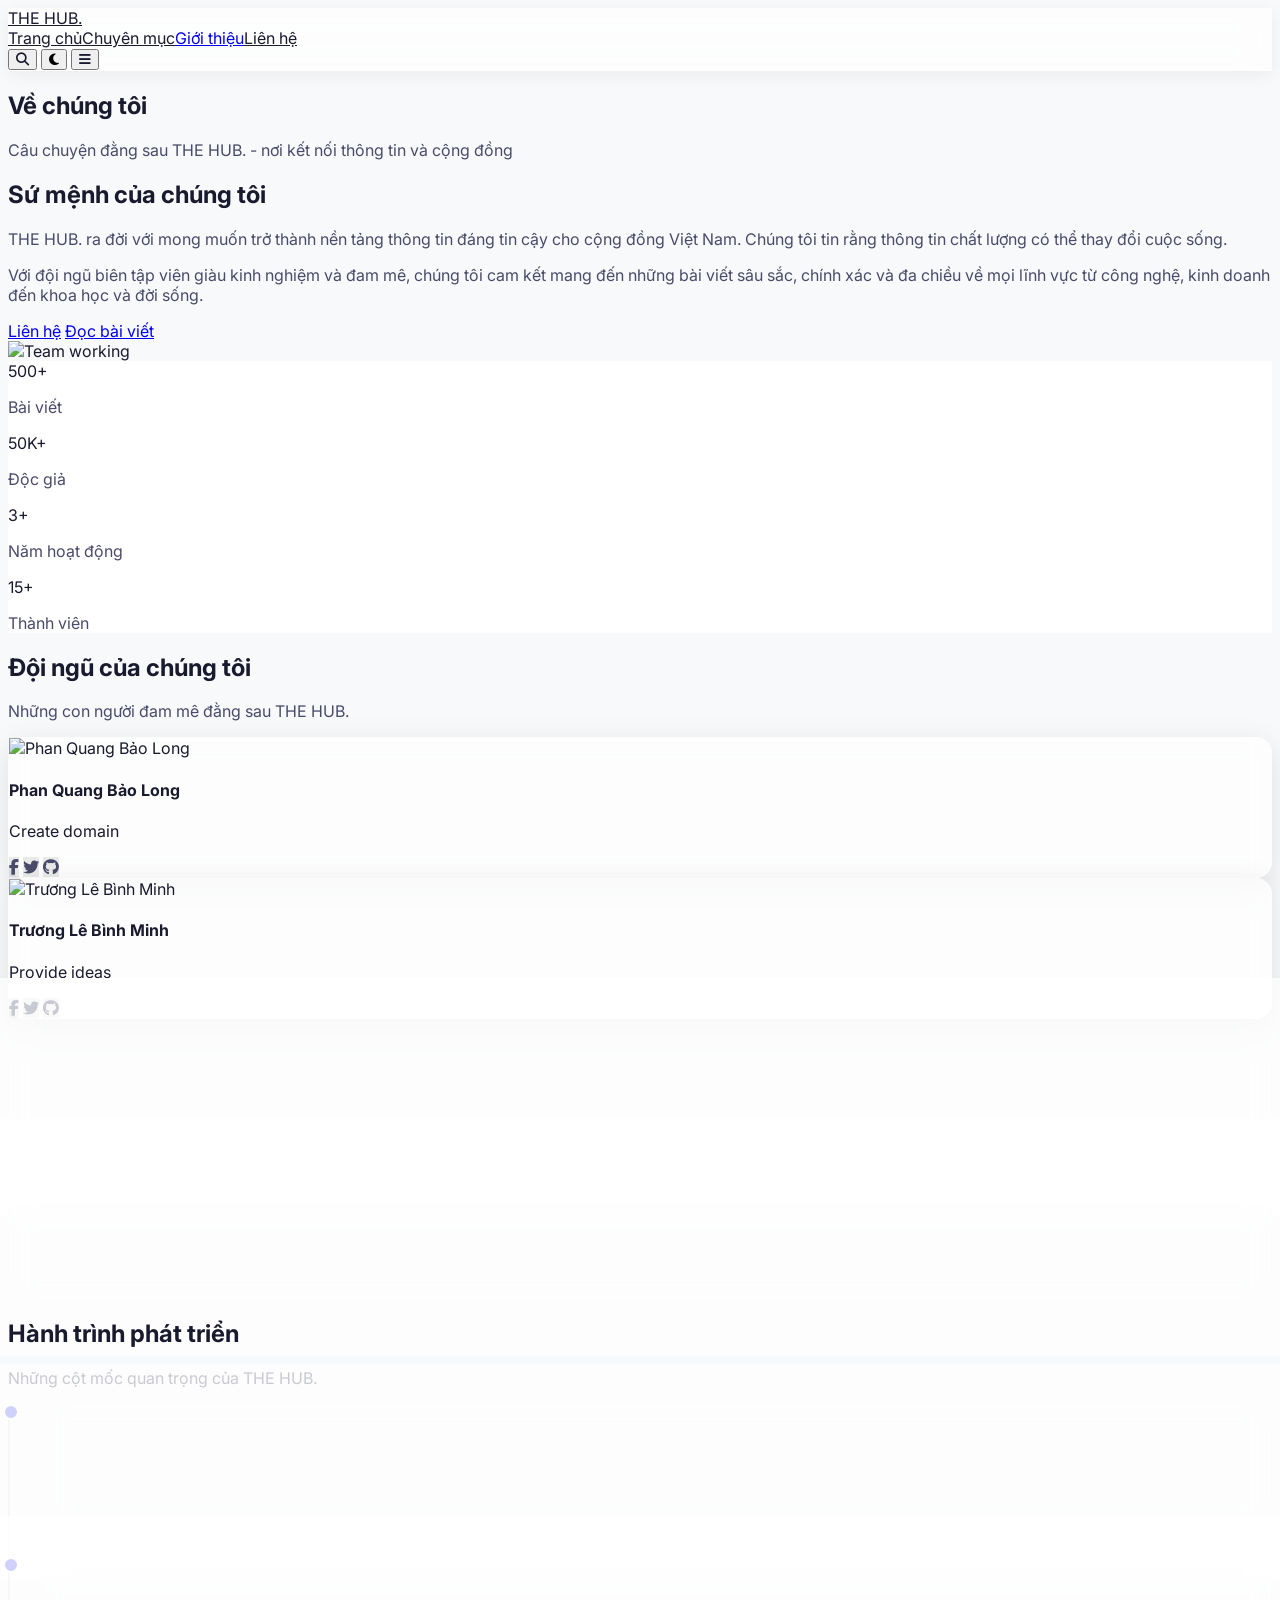
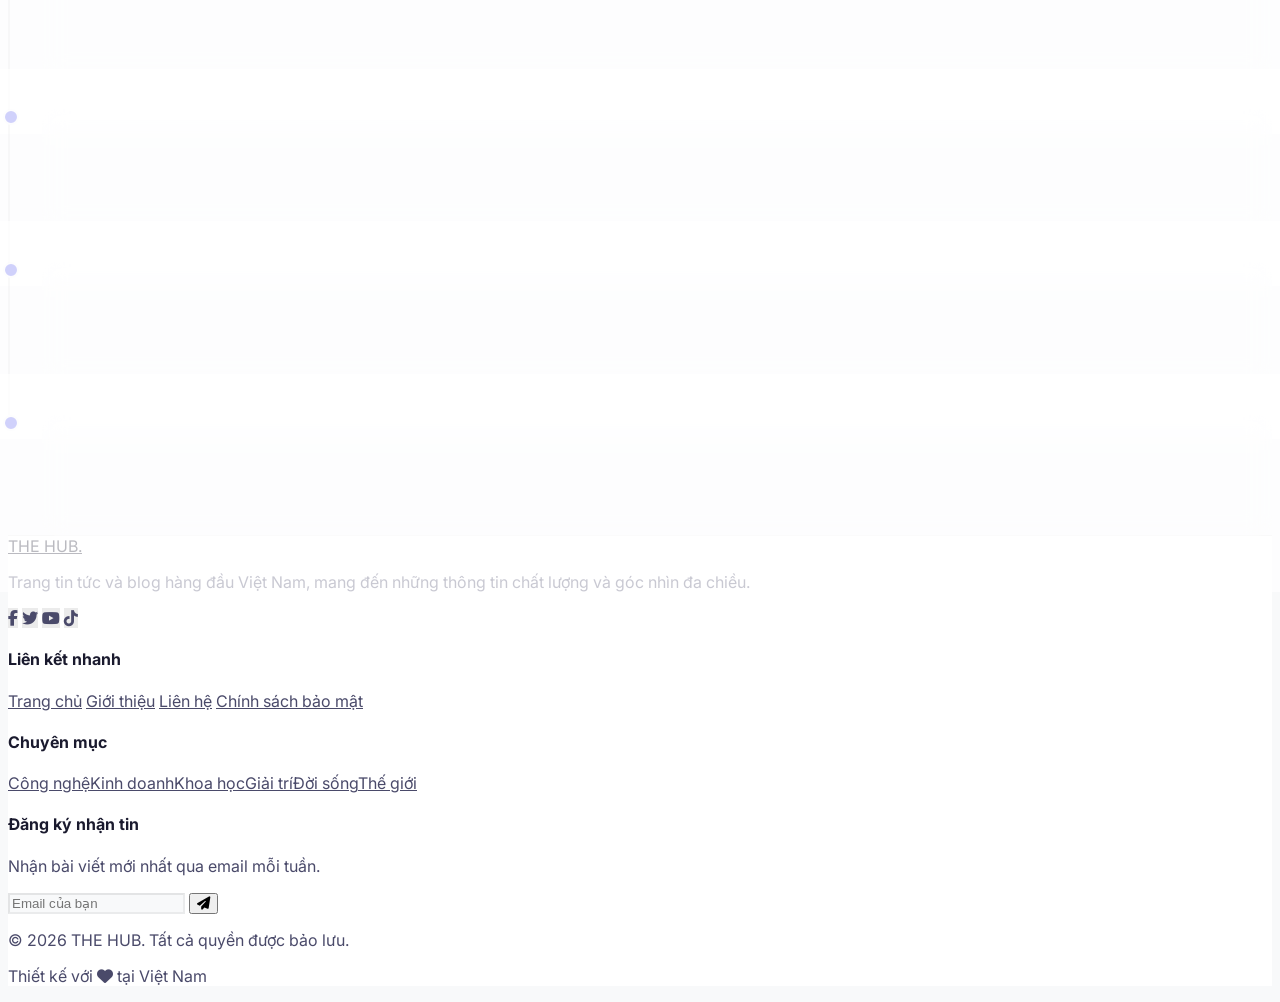
==== about.html @ b13b8a39 "update code - 1" ====
<!DOCTYPE html>
<html lang="vi" class="">
<head>
  <meta charset="UTF-8">
  <meta name="viewport" content="width=device-width, initial-scale=1.0">
  <title>Giới thiệu - THE HUB.</title>
  <script src="https://cdn.tailwindcss.com"></script>
  <script>
    tailwind.config = {
      darkMode: 'class',
      theme: { extend: { fontFamily: { heading: ['Space Grotesk', 'sans-serif'], body: ['Inter', 'sans-serif'] } } }
    }
  </script>
  <link rel="preconnect" href="https://fonts.googleapis.com">
  <link href="https://fonts.googleapis.com/css2?family=Inter:wght@300;400;500;600;700&family=Space+Grotesk:wght@400;500;600;700&display=swap" rel="stylesheet">
  <link rel="stylesheet" href="https://cdnjs.cloudflare.com/ajax/libs/font-awesome/6.5.1/css/all.min.css">
  <link rel="stylesheet" href="css/style.css">
  <style>body { font-family: 'Inter', sans-serif; background: var(--bg-primary); color: var(--text-primary); }</style>
</head>
<body>
  <div id="headerRoot"></div>
  <div id="searchOverlayRoot"></div>

  <!-- Hero -->
  <section class="relative overflow-hidden py-20">
    <div class="absolute inset-0 newsletter-gradient opacity-10"></div>
    <div class="max-w-4xl mx-auto px-4 text-center relative z-10">
      <h1 class="text-4xl md:text-5xl font-bold font-heading" style="color: var(--text-primary);">Về chúng tôi</h1>
      <p class="mt-4 text-lg" style="color: var(--text-secondary);">Câu chuyện đằng sau THE HUB. - nơi kết nối thông tin và cộng đồng</p>
    </div>
  </section>

  <!-- Mission -->
  <section class="max-w-7xl mx-auto px-4 sm:px-6 lg:px-8 py-16">
    <div class="grid grid-cols-1 lg:grid-cols-2 gap-12 items-center animate-on-scroll">
      <div>
        <h2 class="text-3xl font-bold font-heading" style="color: var(--text-primary);">Sứ mệnh của chúng tôi</h2>
        <p class="mt-6 text-lg leading-relaxed" style="color: var(--text-secondary);">THE HUB. ra đời với mong muốn trở thành nền tảng thông tin đáng tin cậy cho cộng đồng Việt Nam. Chúng tôi tin rằng thông tin chất lượng có thể thay đổi cuộc sống.</p>
        <p class="mt-4 leading-relaxed" style="color: var(--text-secondary);">Với đội ngũ biên tập viên giàu kinh nghiệm và đam mê, chúng tôi cam kết mang đến những bài viết sâu sắc, chính xác và đa chiều về mọi lĩnh vực từ công nghệ, kinh doanh đến khoa học và đời sống.</p>
        <div class="flex gap-4 mt-8">
          <a href="contact.html" class="px-6 py-3 bg-indigo-500 text-white rounded-full font-semibold hover:bg-indigo-600 transition-colors">Liên hệ</a>
          <a href="category.html" class="px-6 py-3 rounded-full font-semibold border-2 border-indigo-500 text-indigo-500 hover:bg-indigo-500 hover:text-white transition-colors">Đọc bài viết</a>
        </div>
      </div>
      <div class="rounded-2xl overflow-hidden">
        <img src="https://images.unsplash.com/photo-1522071820081-009f0129c71c?w=800&q=80" alt="Team working" class="w-full h-80 object-cover" loading="lazy">
      </div>
    </div>
  </section>

  <!-- Stats -->
  <section class="py-16" style="background: var(--bg-secondary);">
    <div class="max-w-7xl mx-auto px-4 sm:px-6 lg:px-8">
      <div class="grid grid-cols-2 md:grid-cols-4 gap-8 text-center animate-on-scroll">
        <div>
          <div class="text-4xl font-bold font-heading text-indigo-500 counter-value" data-target="500">500+</div>
          <p class="mt-2 font-medium" style="color: var(--text-secondary);">Bài viết</p>
        </div>
        <div>
          <div class="text-4xl font-bold font-heading text-green-500 counter-value" data-target="50000">50K+</div>
          <p class="mt-2 font-medium" style="color: var(--text-secondary);">Độc giả</p>
        </div>
        <div>
          <div class="text-4xl font-bold font-heading text-purple-500 counter-value" data-target="3">3+</div>
          <p class="mt-2 font-medium" style="color: var(--text-secondary);">Năm hoạt động</p>
        </div>
        <div>
          <div class="text-4xl font-bold font-heading text-orange-500 counter-value" data-target="15">15+</div>
          <p class="mt-2 font-medium" style="color: var(--text-secondary);">Thành viên</p>
        </div>
      </div>
    </div>
  </section>

  <!-- Team -->
  <section class="max-w-7xl mx-auto px-4 sm:px-6 lg:px-8 py-16">
    <div class="text-center mb-12 animate-on-scroll">
      <h2 class="text-3xl font-bold font-heading" style="color: var(--text-primary);">Đội ngũ của chúng tôi</h2>
      <p class="mt-3" style="color: var(--text-secondary);">Những con người đam mê đằng sau THE HUB.</p>
    </div>
    <div class="grid grid-cols-1 sm:grid-cols-2 lg:grid-cols-4 gap-8 animate-on-scroll" id="teamGrid"></div>
  </section>

  <!-- Timeline -->
  <section class="max-w-3xl mx-auto px-4 sm:px-6 lg:px-8 py-16">
    <div class="text-center mb-12 animate-on-scroll">
      <h2 class="text-3xl font-bold font-heading" style="color: var(--text-primary);">Hành trình phát triển</h2>
      <p class="mt-3" style="color: var(--text-secondary);">Những cột mốc quan trọng của THE HUB.</p>
    </div>
    <div class="animate-on-scroll">
      <div class="timeline-item">
        <div class="glass-card p-5">
          <span class="text-sm font-bold text-indigo-500">Tháng 1, 2024</span>
          <h4 class="font-bold font-heading mt-1" style="color: var(--text-primary);">Thành lập THE HUB.</h4>
          <p class="text-sm mt-1" style="color: var(--text-secondary);">Ý tưởng ra đời từ nhóm sinh viên đam mê công nghệ và truyền thông.</p>
        </div>
      </div>
      <div class="timeline-item">
        <div class="glass-card p-5">
          <span class="text-sm font-bold text-indigo-500">Tháng 6, 2024</span>
          <h4 class="font-bold font-heading mt-1" style="color: var(--text-primary);">Ra mắt phiên bản đầu tiên</h4>
          <p class="text-sm mt-1" style="color: var(--text-secondary);">Website chính thức được ra mắt với 50 bài viết đầu tiên.</p>
        </div>
      </div>
      <div class="timeline-item">
        <div class="glass-card p-5">
          <span class="text-sm font-bold text-indigo-500">Tháng 12, 2024</span>
          <h4 class="font-bold font-heading mt-1" style="color: var(--text-primary);">10,000 độc giả</h4>
          <p class="text-sm mt-1" style="color: var(--text-secondary);">Đạt mốc 10,000 độc giả thường xuyên truy cập mỗi tháng.</p>
        </div>
      </div>
      <div class="timeline-item">
        <div class="glass-card p-5">
          <span class="text-sm font-bold text-indigo-500">Tháng 6, 2025</span>
          <h4 class="font-bold font-heading mt-1" style="color: var(--text-primary);">Mở rộng chuyên mục</h4>
          <p class="text-sm mt-1" style="color: var(--text-secondary);">Thêm 3 chuyên mục mới: Kinh doanh, Giải trí và Đời sống.</p>
        </div>
      </div>
      <div class="timeline-item">
        <div class="glass-card p-5">
          <span class="text-sm font-bold text-indigo-500">Tháng 3, 2026</span>
          <h4 class="font-bold font-heading mt-1" style="color: var(--text-primary);">50,000 độc giả</h4>
          <p class="text-sm mt-1" style="color: var(--text-secondary);">Trở thành một trong những blog công nghệ hàng đầu Việt Nam.</p>
        </div>
      </div>
    </div>
  </section>

  <div id="footerRoot"></div>

  <script src="js/articles-data.js"></script>
  <script src="js/main.js"></script>
  <script>
    document.getElementById('headerRoot').innerHTML = getHeaderHTML('about');
    document.getElementById('footerRoot').innerHTML = getFooterHTML();
    document.getElementById('searchOverlayRoot').innerHTML = getSearchOverlayHTML();

    // Render team
    document.getElementById('teamGrid').innerHTML = teamMembers.map(member => `
      <div class="glass-card p-6 text-center">
        <img src="${member.avatar}" alt="${member.name}" class="w-24 h-24 rounded-full mx-auto ring-4 ring-indigo-500/20">
        <h4 class="font-bold font-heading mt-4" style="color: var(--text-primary);">${member.name}</h4>
        <p class="text-sm mt-1 text-indigo-500 font-medium">${member.role}</p>
        <div class="flex justify-center gap-3 mt-4">
          <a href="#" class="w-8 h-8 rounded-full flex items-center justify-center hover:bg-indigo-500 hover:text-white transition-all" style="background: var(--border-color); color: var(--text-secondary);"><i class="fa-brands fa-facebook-f text-xs"></i></a>
          <a href="#" class="w-8 h-8 rounded-full flex items-center justify-center hover:bg-indigo-500 hover:text-white transition-all" style="background: var(--border-color); color: var(--text-secondary);"><i class="fa-brands fa-twitter text-xs"></i></a>
          <a href="#" class="w-8 h-8 rounded-full flex items-center justify-center hover:bg-indigo-500 hover:text-white transition-all" style="background: var(--border-color); color: var(--text-secondary);"><i class="fa-brands fa-github text-xs"></i></a>
        </div>
      </div>`).join('');
  </script>
</body>
</html>
---- css/style.css ----
/* ===== CSS Custom Properties ===== */
:root {
  --glass-bg: rgba(255, 255, 255, 0.7);
  --glass-border: rgba(255, 255, 255, 0.3);
  --glass-shadow: 0 8px 32px rgba(0, 0, 0, 0.1);
  --glass-blur: 12px;
  --text-primary: #1a1a2e;
  --text-secondary: #4a4a6a;
  --bg-primary: #f8f9fa;
  --bg-secondary: #ffffff;
  --accent: #6366f1;
  --accent-hover: #4f46e5;
  --border-color: rgba(0, 0, 0, 0.08);
  --card-hover-translate: -8px;
}

.dark {
  --glass-bg: rgba(30, 30, 50, 0.7);
  --glass-border: rgba(255, 255, 255, 0.08);
  --glass-shadow: 0 8px 32px rgba(0, 0, 0, 0.4);
  --text-primary: #e2e8f0;
  --text-secondary: #94a3b8;
  --bg-primary: #0f0f1a;
  --bg-secondary: #1a1a2e;
  --accent: #818cf8;
  --accent-hover: #6366f1;
  --border-color: rgba(255, 255, 255, 0.06);
}

/* ===== Glassmorphism ===== */
.glass {
  background: var(--glass-bg);
  backdrop-filter: blur(var(--glass-blur));
  -webkit-backdrop-filter: blur(var(--glass-blur));
  border: 1px solid var(--glass-border);
  box-shadow: var(--glass-shadow);
}

.glass-card {
  background: var(--glass-bg);
  backdrop-filter: blur(var(--glass-blur));
  -webkit-backdrop-filter: blur(var(--glass-blur));
  border: 1px solid var(--glass-border);
  box-shadow: var(--glass-shadow);
  border-radius: 1rem;
  transition: transform 0.3s ease, box-shadow 0.3s ease;
}

.glass-card:hover {
  transform: translateY(var(--card-hover-translate));
  box-shadow: 0 16px 48px rgba(0, 0, 0, 0.15);
}

.dark .glass-card:hover {
  box-shadow: 0 16px 48px rgba(0, 0, 0, 0.5);
}

/* ===== Keyframe Animations ===== */
@keyframes fadeInUp {
  from {
    opacity: 0;
    transform: translateY(30px);
  }
  to {
    opacity: 1;
    transform: translateY(0);
  }
}

@keyframes fadeIn {
  from { opacity: 0; }
  to { opacity: 1; }
}

@keyframes slideDown {
  from {
    opacity: 0;
    transform: translateY(-20px);
  }
  to {
    opacity: 1;
    transform: translateY(0);
  }
}

@keyframes slideUp {
  from {
    opacity: 0;
    transform: translateY(20px);
  }
  to {
    opacity: 1;
    transform: translateY(0);
  }
}

@keyframes scaleIn {
  from {
    opacity: 0;
    transform: scale(0.9);
  }
  to {
    opacity: 1;
    transform: scale(1);
  }
}

@keyframes pulse-glow {
  0%, 100% { box-shadow: 0 0 5px rgba(99, 102, 241, 0.3); }
  50% { box-shadow: 0 0 20px rgba(99, 102, 241, 0.6); }
}

@keyframes gradient-shift {
  0% { background-position: 0% 50%; }
  50% { background-position: 100% 50%; }
  100% { background-position: 0% 50%; }
}

@keyframes countUp {
  from { opacity: 0; transform: scale(0.5); }
  to { opacity: 1; transform: scale(1); }
}

/* ===== Animation Utilities ===== */
.animate-on-scroll {
  opacity: 0;
  transform: translateY(30px);
  transition: opacity 0.6s ease, transform 0.6s ease;
}

.animate-on-scroll.visible {
  opacity: 1;
  transform: translateY(0);
}

.fade-in {
  animation: fadeIn 0.5s ease forwards;
}

.fade-in-up {
  animation: fadeInUp 0.6s ease forwards;
}

.slide-down {
  animation: slideDown 0.4s ease forwards;
}

.scale-in {
  animation: scaleIn 0.3s ease forwards;
}

/* Staggered children animation */
.stagger-children > * {
  opacity: 0;
  animation: fadeInUp 0.5s ease forwards;
}
.stagger-children > *:nth-child(1) { animation-delay: 0.05s; }
.stagger-children > *:nth-child(2) { animation-delay: 0.1s; }
.stagger-children > *:nth-child(3) { animation-delay: 0.15s; }
.stagger-children > *:nth-child(4) { animation-delay: 0.2s; }
.stagger-children > *:nth-child(5) { animation-delay: 0.25s; }
.stagger-children > *:nth-child(6) { animation-delay: 0.3s; }
.stagger-children > *:nth-child(7) { animation-delay: 0.35s; }
.stagger-children > *:nth-child(8) { animation-delay: 0.4s; }
.stagger-children > *:nth-child(9) { animation-delay: 0.45s; }

/* ===== Header ===== */
.header-glass {
  background: var(--glass-bg);
  backdrop-filter: blur(16px);
  -webkit-backdrop-filter: blur(16px);
  border-bottom: 1px solid var(--glass-border);
  box-shadow: 0 4px 16px rgba(0, 0, 0, 0.06);
}

/* ===== Search Overlay ===== */
.search-overlay {
  position: fixed;
  inset: 0;
  z-index: 100;
  background: rgba(0, 0, 0, 0.6);
  backdrop-filter: blur(8px);
  -webkit-backdrop-filter: blur(8px);
  display: flex;
  align-items: flex-start;
  justify-content: center;
  padding-top: 15vh;
  opacity: 0;
  pointer-events: none;
  transition: opacity 0.3s ease;
}

.search-overlay.active {
  opacity: 1;
  pointer-events: all;
}

.search-container {
  width: 90%;
  max-width: 640px;
  animation: slideDown 0.3s ease;
}

.search-input {
  width: 100%;
  padding: 1.25rem 1.5rem 1.25rem 3.5rem;
  font-size: 1.25rem;
  border-radius: 1rem;
  border: 2px solid var(--glass-border);
  background: var(--bg-secondary);
  color: var(--text-primary);
  outline: none;
  transition: border-color 0.3s ease;
}

.search-input:focus {
  border-color: var(--accent);
}

.search-results {
  margin-top: 0.75rem;
  max-height: 50vh;
  overflow-y: auto;
  border-radius: 1rem;
}

.search-result-item {
  padding: 1rem 1.25rem;
  border-bottom: 1px solid var(--border-color);
  transition: background 0.2s ease;
  cursor: pointer;
  display: block;
  text-decoration: none;
  color: inherit;
}

.search-result-item:hover {
  background: rgba(99, 102, 241, 0.08);
}

/* ===== Category Pills ===== */
.category-pill {
  display: inline-flex;
  align-items: center;
  gap: 0.5rem;
  padding: 0.5rem 1.25rem;
  border-radius: 9999px;
  font-size: 0.875rem;
  font-weight: 500;
  cursor: pointer;
  transition: all 0.3s ease;
  white-space: nowrap;
  border: 1px solid var(--border-color);
  background: var(--bg-secondary);
  color: var(--text-secondary);
}

.category-pill:hover,
.category-pill.active {
  color: white;
  border-color: transparent;
}

.category-pill[data-cat="all"]:hover,
.category-pill[data-cat="all"].active { background: var(--accent); }
.category-pill[data-cat="cong-nghe"]:hover,
.category-pill[data-cat="cong-nghe"].active { background: #3b82f6; }
.category-pill[data-cat="kinh-doanh"]:hover,
.category-pill[data-cat="kinh-doanh"].active { background: #22c55e; }
.category-pill[data-cat="khoa-hoc"]:hover,
.category-pill[data-cat="khoa-hoc"].active { background: #a855f7; }
.category-pill[data-cat="giai-tri"]:hover,
.category-pill[data-cat="giai-tri"].active { background: #ec4899; }
.category-pill[data-cat="doi-song"]:hover,
.category-pill[data-cat="doi-song"].active { background: #f97316; }
.category-pill[data-cat="the-gioi"]:hover,
.category-pill[data-cat="the-gioi"].active { background: #ef4444; }

/* ===== Category Badge (inline) ===== */
.cat-badge {
  display: inline-block;
  padding: 0.2rem 0.75rem;
  border-radius: 9999px;
  font-size: 0.75rem;
  font-weight: 600;
  color: white;
  text-transform: uppercase;
  letter-spacing: 0.03em;
}
.cat-badge.cong-nghe { background: #3b82f6; }
.cat-badge.kinh-doanh { background: #22c55e; }
.cat-badge.khoa-hoc { background: #a855f7; }
.cat-badge.giai-tri { background: #ec4899; }
.cat-badge.doi-song { background: #f97316; }
.cat-badge.the-gioi { background: #ef4444; }

/* ===== Article Card ===== */
.article-card {
  border-radius: 1rem;
  overflow: hidden;
  transition: transform 0.3s ease, box-shadow 0.3s ease;
  background: var(--bg-secondary);
  border: 1px solid var(--border-color);
}

.article-card:hover {
  transform: translateY(-6px);
  box-shadow: 0 12px 40px rgba(0, 0, 0, 0.12);
}

.dark .article-card:hover {
  box-shadow: 0 12px 40px rgba(0, 0, 0, 0.4);
}

.article-card img {
  width: 100%;
  height: 200px;
  object-fit: cover;
  transition: transform 0.5s ease;
}

.article-card:hover img {
  transform: scale(1.05);
}

/* ===== Article Prose ===== */
.prose-content {
  font-size: 1.125rem;
  line-height: 1.8;
  color: var(--text-primary);
}

.prose-content p {
  margin-bottom: 1.5rem;
}

.prose-content h2 {
  font-size: 1.5rem;
  font-weight: 700;
  margin-top: 2.5rem;
  margin-bottom: 1rem;
  font-family: 'Space Grotesk', sans-serif;
}

.prose-content h3 {
  font-size: 1.25rem;
  font-weight: 600;
  margin-top: 2rem;
  margin-bottom: 0.75rem;
  font-family: 'Space Grotesk', sans-serif;
}

.prose-content blockquote {
  border-left: 4px solid var(--accent);
  padding-left: 1.5rem;
  margin: 2rem 0;
  font-style: italic;
  color: var(--text-secondary);
}

.prose-content ul, .prose-content ol {
  margin: 1rem 0 1.5rem 1.5rem;
}

.prose-content li {
  margin-bottom: 0.5rem;
}

.prose-content a {
  color: var(--accent);
  text-decoration: underline;
}

.prose-content img {
  border-radius: 0.75rem;
  margin: 2rem 0;
  max-width: 100%;
}

/* ===== Visit Analytics ===== */
.chart-bar {
  transition: height 0.6s ease, background 0.3s ease;
  border-radius: 0.5rem 0.5rem 0 0;
  min-height: 4px;
  position: relative;
}

.chart-bar:hover {
  filter: brightness(1.15);
}

.chart-bar::after {
  content: attr(data-value);
  position: absolute;
  top: -1.5rem;
  left: 50%;
  transform: translateX(-50%);
  font-size: 0.7rem;
  font-weight: 600;
  color: var(--text-secondary);
  opacity: 0;
  transition: opacity 0.2s ease;
}

.chart-bar:hover::after {
  opacity: 1;
}

.analytics-tab {
  padding: 0.5rem 1.25rem;
  border-radius: 9999px;
  font-size: 0.875rem;
  font-weight: 500;
  cursor: pointer;
  transition: all 0.3s ease;
  border: 1px solid var(--border-color);
  background: transparent;
  color: var(--text-secondary);
}

.analytics-tab.active {
  background: var(--accent);
  color: white;
  border-color: transparent;
}

/* ===== Task Board ===== */
.task-badge {
  display: inline-block;
  padding: 0.15rem 0.6rem;
  border-radius: 9999px;
  font-size: 0.7rem;
  font-weight: 600;
  white-space: nowrap;
  flex-shrink: 0;
}

.task-badge.done {
  background: #dcfce7;
  color: #166534;
}

.task-badge.in-progress {
  background: #fef9c3;
  color: #854d0e;
}

.task-badge.pending {
  background: #f3f4f6;
  color: #6b7280;
}

.dark .task-badge.done {
  background: rgba(34, 197, 94, 0.2);
  color: #86efac;
}

.dark .task-badge.in-progress {
  background: rgba(234, 179, 8, 0.2);
  color: #fde047;
}

.dark .task-badge.pending {
  background: rgba(156, 163, 175, 0.15);
  color: #9ca3af;
}

/* ===== Newsletter ===== */
.newsletter-gradient {
  background: linear-gradient(135deg, #6366f1, #8b5cf6, #a855f7);
  background-size: 200% 200%;
  animation: gradient-shift 6s ease infinite;
}

/* ===== Scrollbar ===== */
::-webkit-scrollbar {
  width: 8px;
}

::-webkit-scrollbar-track {
  background: var(--bg-primary);
}

::-webkit-scrollbar-thumb {
  background: var(--text-secondary);
  border-radius: 4px;
}

::-webkit-scrollbar-thumb:hover {
  background: var(--accent);
}

/* ===== Toast ===== */
.toast {
  position: fixed;
  bottom: 2rem;
  right: 2rem;
  z-index: 200;
  padding: 1rem 1.5rem;
  border-radius: 0.75rem;
  font-weight: 500;
  animation: slideUp 0.4s ease forwards;
  box-shadow: 0 8px 24px rgba(0,0,0,0.15);
}

.toast.success {
  background: #22c55e;
  color: white;
}

.toast.error {
  background: #ef4444;
  color: white;
}

/* ===== FAQ Accordion ===== */
.faq-item {
  border: 1px solid var(--border-color);
  border-radius: 0.75rem;
  overflow: hidden;
  transition: border-color 0.3s ease;
}

.faq-item.active {
  border-color: var(--accent);
}

.faq-question {
  width: 100%;
  padding: 1.25rem 1.5rem;
  display: flex;
  justify-content: space-between;
  align-items: center;
  cursor: pointer;
  background: transparent;
  border: none;
  font-size: 1rem;
  font-weight: 600;
  color: var(--text-primary);
  text-align: left;
}

.faq-answer {
  max-height: 0;
  overflow: hidden;
  transition: max-height 0.4s ease, padding 0.4s ease;
  padding: 0 1.5rem;
  color: var(--text-secondary);
  line-height: 1.7;
}

.faq-item.active .faq-answer {
  max-height: 300px;
  padding: 0 1.5rem 1.25rem;
}

.faq-item .faq-question i {
  transition: transform 0.3s ease;
}

.faq-item.active .faq-question i {
  transform: rotate(180deg);
}

/* ===== Counter Animation ===== */
.counter-value {
  animation: countUp 0.5s ease forwards;
}

/* ===== Hamburger Menu ===== */
.mobile-menu {
  max-height: 0;
  overflow: hidden;
  transition: max-height 0.3s ease;
}

.mobile-menu.open {
  max-height: 300px;
}

/* ===== Sort/View Toggle ===== */
.view-btn.active {
  background: var(--accent);
  color: white;
}

.sort-btn.active {
  color: var(--accent);
  font-weight: 700;
}

/* ===== Timeline ===== */
.timeline-item {
  position: relative;
  padding-left: 2rem;
  padding-bottom: 2rem;
  border-left: 2px solid var(--border-color);
}

.timeline-item:last-child {
  border-left-color: transparent;
  padding-bottom: 0;
}

.timeline-item::before {
  content: '';
  position: absolute;
  left: -7px;
  top: 0;
  width: 12px;
  height: 12px;
  border-radius: 50%;
  background: var(--accent);
  border: 2px solid var(--bg-primary);
}

/* ===== List View Article ===== */
.article-list-item {
  display: flex;
  gap: 1.5rem;
  padding: 1.25rem;
  border-radius: 1rem;
  border: 1px solid var(--border-color);
  background: var(--bg-secondary);
  transition: transform 0.3s ease, box-shadow 0.3s ease;
}

.article-list-item:hover {
  transform: translateX(4px);
  box-shadow: 0 4px 16px rgba(0,0,0,0.08);
}

.article-list-item img {
  width: 200px;
  height: 140px;
  object-fit: cover;
  border-radius: 0.75rem;
  flex-shrink: 0;
}

@media (max-width: 640px) {
  .article-list-item {
    flex-direction: column;
  }
  .article-list-item img {
    width: 100%;
    height: 180px;
  }
}

/* ===== Tag Cloud ===== */
.tag-item {
  display: inline-block;
  padding: 0.3rem 0.75rem;
  border-radius: 0.5rem;
  font-size: 0.8rem;
  border: 1px solid var(--border-color);
  color: var(--text-secondary);
  transition: all 0.2s ease;
  text-decoration: none;
}

.tag-item:hover {
  background: var(--accent);
  color: white;
  border-color: transparent;
}
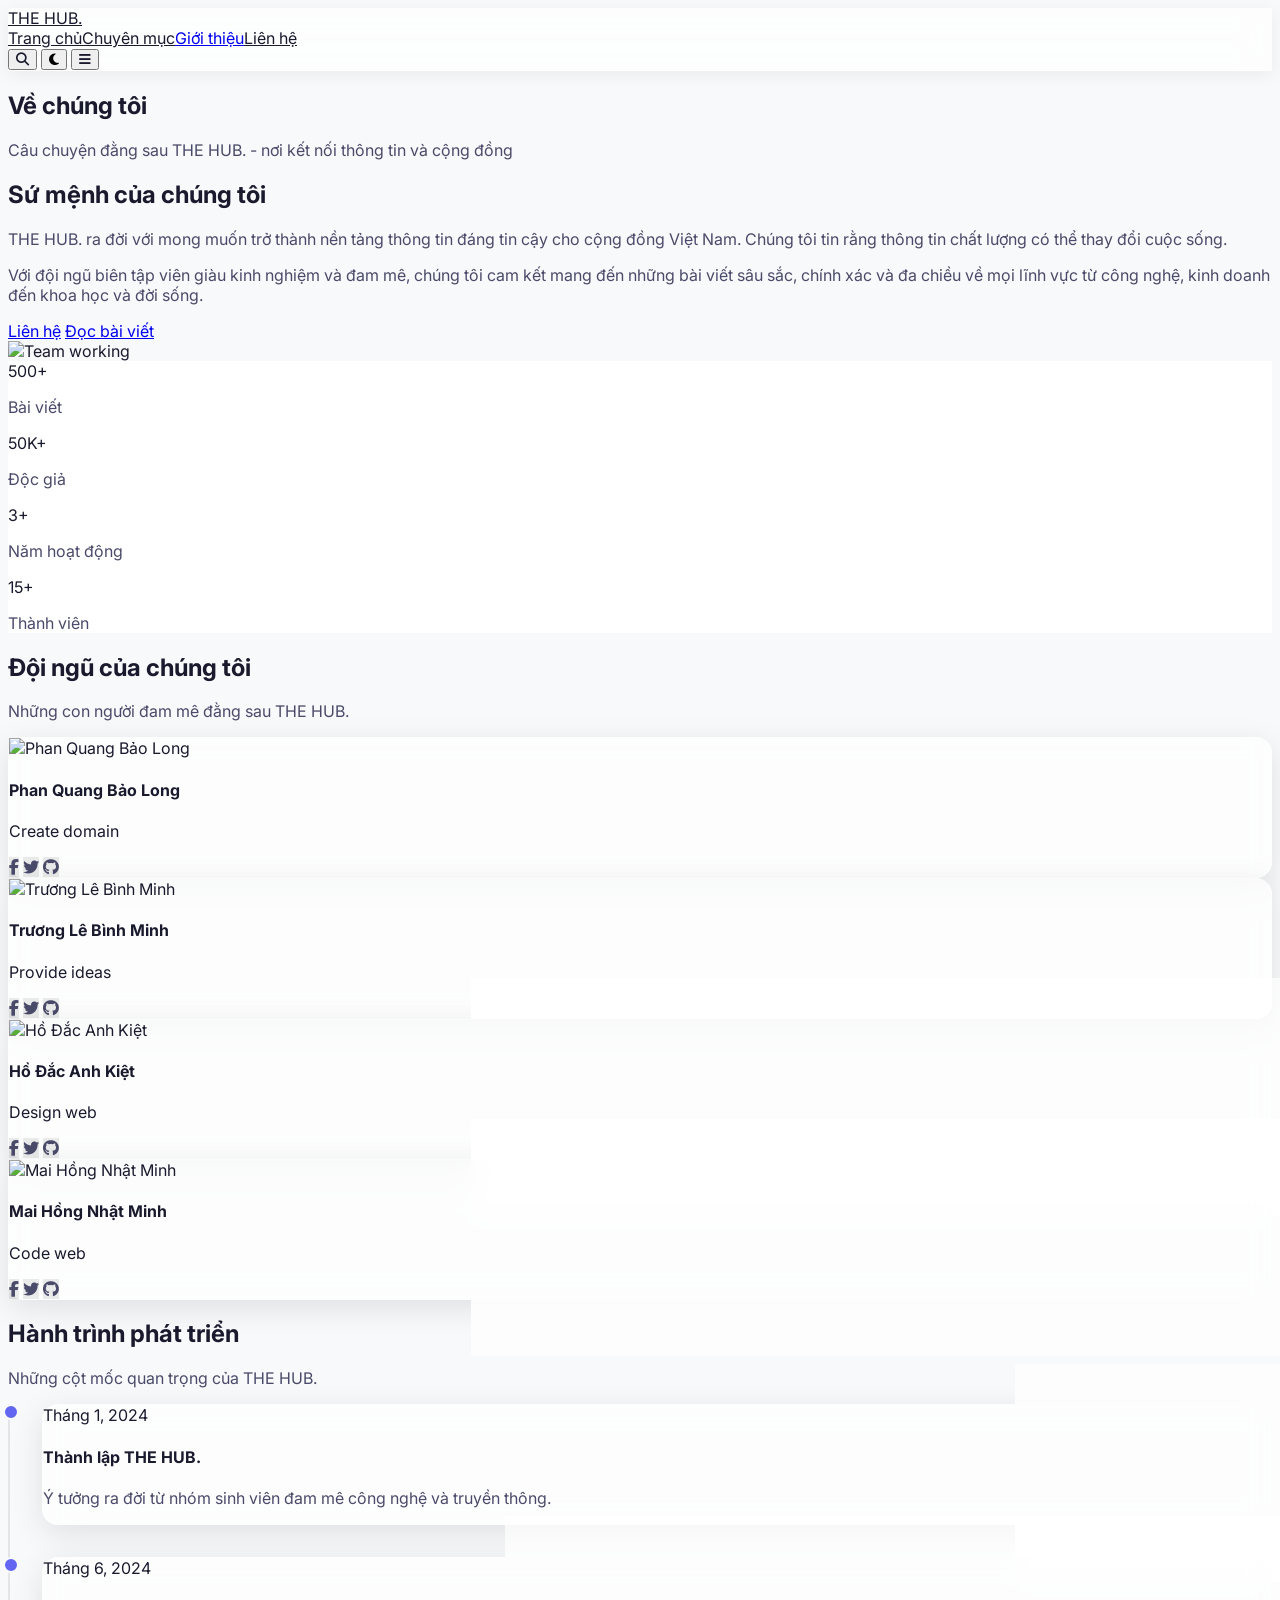
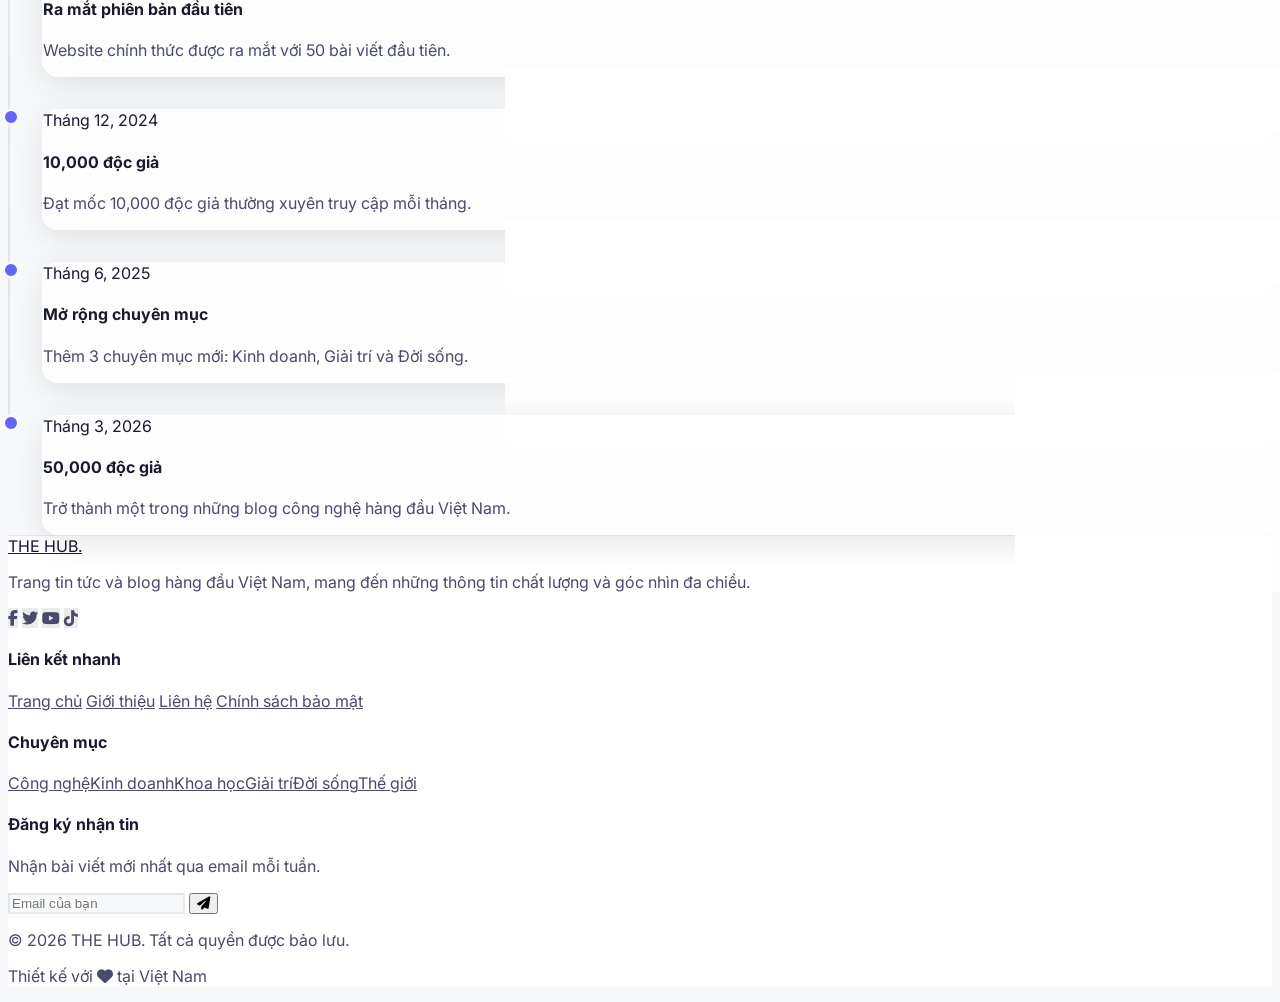
==== commit 3b094433: "uodate code - 3" ====
--- a/about.html
+++ b/about.html
@@ -3,6 +3,7 @@
 <head>
   <meta charset="UTF-8">
   <meta name="viewport" content="width=device-width, initial-scale=1.0">
+  <link rel="icon" type="image/svg+xml" href="favicon.svg">
   <title>Giới thiệu - THE HUB.</title>
   <script src="https://cdn.tailwindcss.com"></script>
   <script>
--- a/css/style.css
+++ b/css/style.css
@@ -465,6 +465,121 @@
   color: #9ca3af;
 }
 
+/* ===== Carousel ===== */
+.carousel-section {
+  background: #f1f5f9;
+  padding: 3rem 0;
+}
+
+.dark .carousel-section {
+  background: #0d0f1a;
+}
+
+#carouselTrack {
+  scroll-snap-type: x mandatory;
+  -ms-overflow-style: none;
+  scrollbar-width: none;
+  scroll-behavior: smooth;
+}
+
+#carouselTrack::-webkit-scrollbar {
+  display: none;
+}
+
+.carousel-card {
+  width: calc(50vw - 3rem);
+  max-width: 580px;
+  min-width: 320px;
+  height: 380px;
+  border-radius: 1rem;
+  overflow: hidden;
+  position: relative;
+  flex-shrink: 0;
+  scroll-snap-align: start;
+  cursor: pointer;
+}
+
+.carousel-card img {
+  width: 100%;
+  height: 100%;
+  object-fit: cover;
+  transition: transform 0.6s ease;
+}
+
+.carousel-card:hover img {
+  transform: scale(1.06);
+}
+
+.carousel-card .card-overlay {
+  position: absolute;
+  inset: 0;
+  background: linear-gradient(to top, rgba(0,0,0,0.9) 0%, rgba(0,0,0,0.45) 45%, rgba(0,0,0,0.1) 100%);
+  display: flex;
+  flex-direction: column;
+  justify-content: flex-end;
+  padding: 2rem;
+}
+
+.carousel-card .card-overlay .cat-badge {
+  position: absolute;
+  top: 1.5rem;
+  left: 1.5rem;
+}
+
+.carousel-nav-btn {
+  width: 44px;
+  height: 44px;
+  border-radius: 50%;
+  display: flex;
+  align-items: center;
+  justify-content: center;
+  border: 1px solid var(--border-color);
+  background: var(--bg-secondary);
+  color: var(--text-secondary);
+  cursor: pointer;
+  transition: all 0.3s ease;
+}
+
+.carousel-nav-btn:hover {
+  background: var(--accent);
+  color: #fff;
+  border-color: var(--accent);
+}
+
+/* Dots */
+.carousel-dot {
+  width: 8px;
+  height: 8px;
+  border-radius: 50%;
+  background: var(--border-color);
+  cursor: pointer;
+  transition: all 0.3s ease;
+}
+
+.dark .carousel-dot {
+  background: rgba(255,255,255,0.25);
+}
+
+.carousel-dot.active {
+  background: #818cf8;
+  width: 24px;
+  border-radius: 4px;
+}
+
+@media (max-width: 768px) {
+  .carousel-card {
+    width: 85vw;
+    min-width: 280px;
+    height: 340px;
+  }
+}
+
+@media (min-width: 769px) and (max-width: 1024px) {
+  .carousel-card {
+    width: calc(50vw - 2.5rem);
+  }
+}
+
 /* ===== Newsletter ===== */
 .newsletter-gradient {
   background: linear-gradient(135deg, #6366f1, #8b5cf6, #a855f7);
@@ -651,13 +766,14 @@
 /* ===== Tag Cloud ===== */
 .tag-item {
   display: inline-block;
-  padding: 0.3rem 0.75rem;
-  border-radius: 0.5rem;
-  font-size: 0.8rem;
+  padding: 0.2rem 0.6rem;
+  border-radius: 0.375rem;
+  font-size: 0.75rem;
   border: 1px solid var(--border-color);
   color: var(--text-secondary);
   transition: all 0.2s ease;
   text-decoration: none;
+  white-space: nowrap;
 }
 
 .tag-item:hover {
